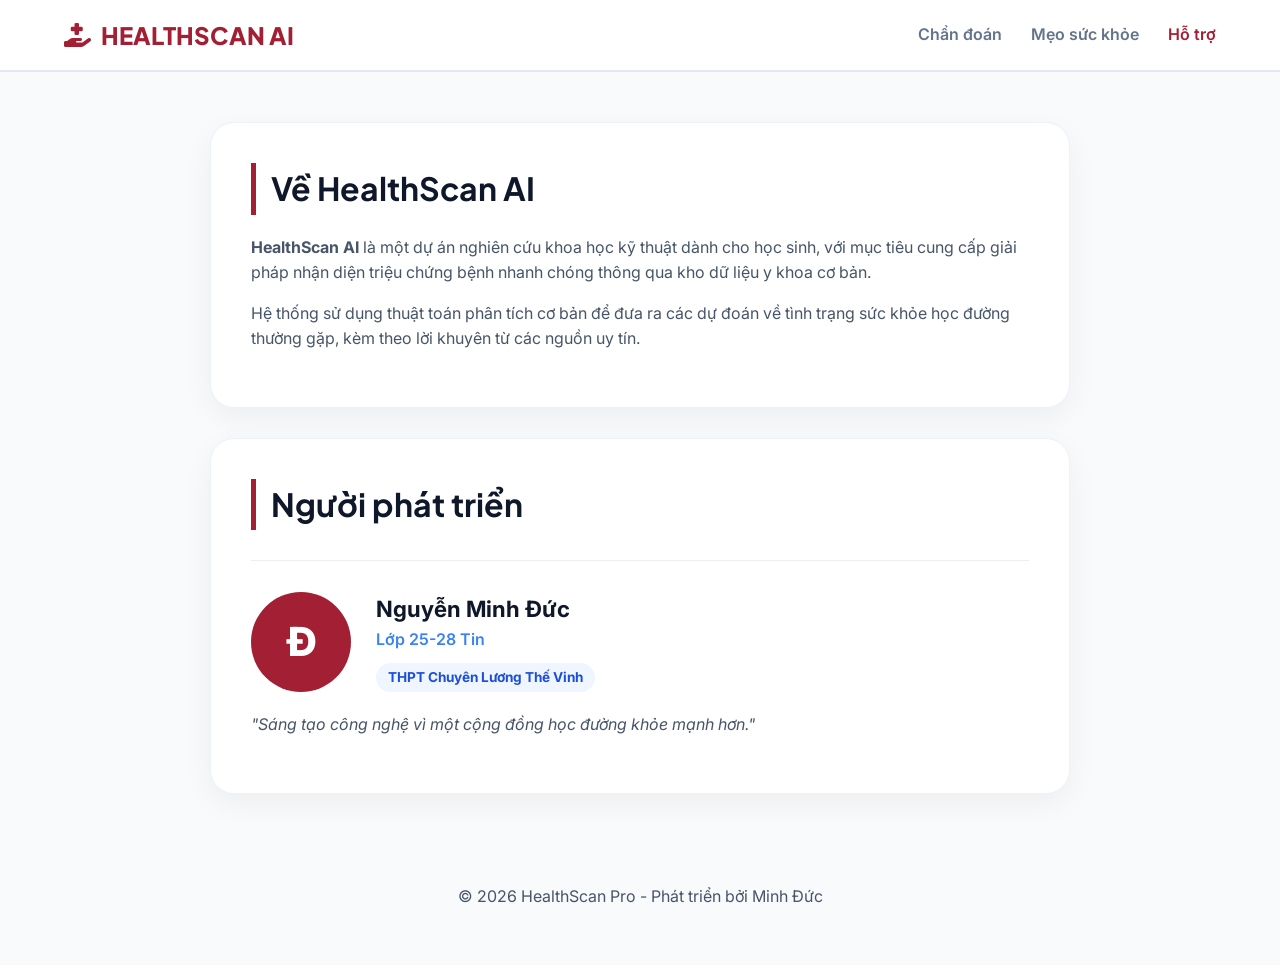
==== support.html @ fb35e0a1 "Add support.html for HealthScan AI project" ====
<!DOCTYPE html>
<html lang="vi">
<head>
    <meta charset="UTF-8">
    <meta name="viewport" content="width=device-width, initial-scale=1.0">
    <title>Hỗ trợ & Thông tin | HealthScan AI</title>
    <link href="https://fonts.googleapis.com/css2?family=Inter:wght@400;600;800&family=Plus+Jakarta+Sans:wght@800&display=swap" rel="stylesheet">
    <link rel="stylesheet" href="https://cdnjs.cloudflare.com/ajax/libs/font-awesome/6.4.0/css/all.min.css">
    <style>
        :root {
            --primary: #3b82f6;
            --mit-red: #A31F34;
            --bg: #f8fafc;
        }

        * { box-sizing: border-box; margin: 0; padding: 0; font-family: 'Inter', sans-serif; }
        body { background-color: var(--bg); color: #1e293b; line-height: 1.6; }

        /* --- NAVBAR ĐỒNG NHẤT --- */
        .navbar {
            background: white;
            padding: 1rem 5%;
            display: flex;
            justify-content: space-between;
            align-items: center;
            border-bottom: 2px solid #e2e8f0;
            position: sticky; top: 0; z-index: 1000;
        }
        .logo { font-family: 'Plus Jakarta Sans'; font-size: 1.5rem; color: var(--mit-red); text-decoration: none; font-weight: 800; display: flex; align-items: center; gap: 10px; }
        .nav-links a { text-decoration: none; color: #64748b; font-weight: 600; margin-left: 25px; transition: 0.3s; }
        .nav-links a:hover, .nav-links a.active { color: var(--mit-red); }

        /* --- CONTENT SECTION --- */
        .container { max-width: 900px; margin: 50px auto; padding: 0 20px; }
        
        .card {
            background: white;
            border-radius: 24px;
            padding: 40px;
            box-shadow: 0 10px 30px rgba(0,0,0,0.05);
            margin-bottom: 30px;
            border: 1px solid #edf2f7;
        }

        h1 { font-family: 'Plus Jakarta Sans'; font-size: 2rem; color: #0f172a; margin-bottom: 20px; border-left: 5px solid var(--mit-red); padding-left: 15px; }
        p { margin-bottom: 15px; color: #475569; }

        /* --- AUTHOR INFO --- */
        .profile-box { display: flex; align-items: center; gap: 25px; margin-top: 30px; padding-top: 30px; border-top: 1px solid #eee; }
        .avatar { width: 100px; height: 100px; background: var(--mit-red); color: white; border-radius: 50%; display: flex; align-items: center; justify-content: center; font-size: 2.5rem; font-weight: 800; }
        .info h3 { font-size: 1.4rem; color: #0f172a; }
        .info p { margin: 0; font-weight: 600; color: var(--primary); }

        .badge { display: inline-block; background: #eff6ff; color: #1d4ed8; padding: 4px 12px; border-radius: 99px; font-size: 0.85rem; font-weight: 700; margin-top: 10px; }

        footer { text-align: center; padding: 40px; color: #94a3b8; }
    </style>
</head>
<body>

    <nav class="navbar">
        <a href="index.html" class="logo">
            <i class="fa-solid fa-hand-holding-medical"></i> HEALTHSCAN AI
        </a>
        <div class="nav-links">
            <a href="index.html">Chẩn đoán</a>
            <a href="tips.html">Mẹo sức khỏe</a>
            <a href="support.html" class="active">Hỗ trợ</a>
        </div>
    </nav>

    <div class="container">
        <section class="card">
            <h1>Về HealthScan AI</h1>
            <p><strong>HealthScan AI</strong> là một dự án nghiên cứu khoa học kỹ thuật dành cho học sinh, với mục tiêu cung cấp giải pháp nhận diện triệu chứng bệnh nhanh chóng thông qua kho dữ liệu y khoa cơ bản.</p>
            <p>Hệ thống sử dụng thuật toán phân tích cơ bản để đưa ra các dự đoán về tình trạng sức khỏe học đường thường gặp, kèm theo lời khuyên từ các nguồn uy tín.</p>
        </section>

        <section class="card">
            <h1>Người phát triển</h1>
            <div class="profile-box">
                <div class="avatar">Đ</div>
                <div class="info">
                    <h3>Nguyễn Minh Đức</h3>
                    <p>Lớp 25-28 Tin</p>
                    <div class="badge">THPT Chuyên Lương Thế Vinh</div>
                </div>
            </div>
            <p style="margin-top: 20px; font-style: italic;">"Sáng tạo công nghệ vì một cộng đồng học đường khỏe mạnh hơn."</p>
        </section>
    </div>

    <footer>
        <p>&copy; 2026 HealthScan Pro - Phát triển bởi Minh Đức</p>
    </footer>

</body>
</html>
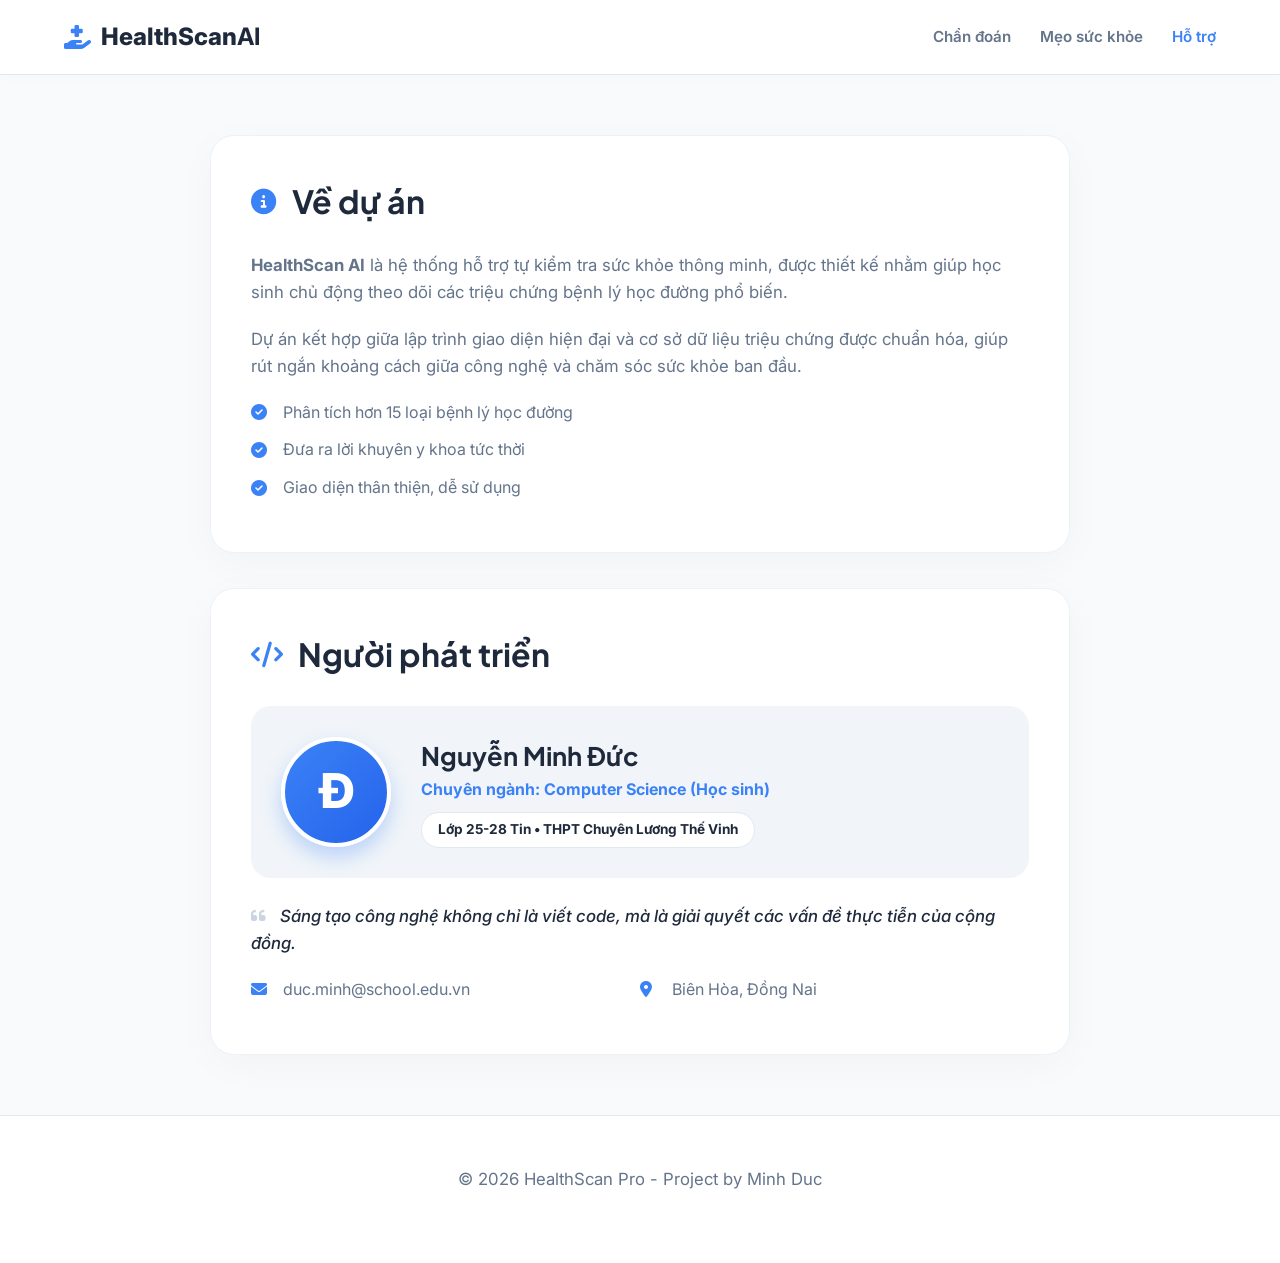
==== commit 45bdf995: "Update support.html" ====
--- a/support.html
+++ b/support.html
@@ -4,63 +4,105 @@
     <meta charset="UTF-8">
     <meta name="viewport" content="width=device-width, initial-scale=1.0">
     <title>Hỗ trợ & Thông tin | HealthScan AI</title>
-    <link href="https://fonts.googleapis.com/css2?family=Inter:wght@400;600;800&family=Plus+Jakarta+Sans:wght@800&display=swap" rel="stylesheet">
+    <link href="https://fonts.googleapis.com/css2?family=Inter:wght@400;600;700;800&family=Plus+Jakarta+Sans:wght@800&display=swap" rel="stylesheet">
     <link rel="stylesheet" href="https://cdnjs.cloudflare.com/ajax/libs/font-awesome/6.4.0/css/all.min.css">
     <style>
         :root {
-            --primary: #3b82f6;
-            --mit-red: #A31F34;
-            --bg: #f8fafc;
+            --primary-blue: #3b82f6;
+            --primary-dark: #2563eb;
+            --bg-light: #f8fafc;
+            --text-main: #1e293b;
+            --text-muted: #64748b;
+            --white: #ffffff;
         }
 
         * { box-sizing: border-box; margin: 0; padding: 0; font-family: 'Inter', sans-serif; }
-        body { background-color: var(--bg); color: #1e293b; line-height: 1.6; }
+        body { background-color: var(--bg-light); color: var(--text-main); line-height: 1.6; }
 
-        /* --- NAVBAR ĐỒNG NHẤT --- */
+        /* --- NAVBAR ĐỒNG BỘ --- */
         .navbar {
-            background: white;
-            padding: 1rem 5%;
+            background: var(--white);
+            padding: 0 5%;
+            height: 75px;
             display: flex;
             justify-content: space-between;
             align-items: center;
-            border-bottom: 2px solid #e2e8f0;
+            border-bottom: 1px solid #e2e8f0;
             position: sticky; top: 0; z-index: 1000;
+            box-shadow: 0 2px 15px rgba(0,0,0,0.02);
         }
-        .logo { font-family: 'Plus Jakarta Sans'; font-size: 1.5rem; color: var(--mit-red); text-decoration: none; font-weight: 800; display: flex; align-items: center; gap: 10px; }
-        .nav-links a { text-decoration: none; color: #64748b; font-weight: 600; margin-left: 25px; transition: 0.3s; }
-        .nav-links a:hover, .nav-links a.active { color: var(--mit-red); }
+        .logo { 
+            font-family: 'Plus Jakarta Sans'; font-size: 1.5rem; color: var(--primary-blue); 
+            text-decoration: none; font-weight: 800; display: flex; align-items: center; gap: 10px; 
+        }
+        .logo span { color: var(--text-main); }
+
+        .nav-links a { 
+            text-decoration: none; color: var(--text-muted); font-weight: 600; 
+            margin-left: 25px; transition: 0.3s; font-size: 0.95rem;
+        }
+        .nav-links a:hover, .nav-links a.active { color: var(--primary-blue); }
 
         /* --- CONTENT SECTION --- */
-        .container { max-width: 900px; margin: 50px auto; padding: 0 20px; }
+        .container { max-width: 900px; margin: 60px auto; padding: 0 20px; }
         
         .card {
-            background: white;
+            background: var(--white);
             border-radius: 24px;
             padding: 40px;
-            box-shadow: 0 10px 30px rgba(0,0,0,0.05);
-            margin-bottom: 30px;
+            box-shadow: 0 10px 40px rgba(0,0,0,0.03);
+            margin-bottom: 35px;
             border: 1px solid #edf2f7;
+            transition: transform 0.3s ease;
+        }
+        .card:hover { transform: translateY(-5px); }
+
+        h1 { 
+            font-family: 'Plus Jakarta Sans'; font-size: 2rem; color: var(--text-main); 
+            margin-bottom: 25px; display: flex; align-items: center; gap: 15px;
+        }
+        h1 i { color: var(--primary-blue); font-size: 1.6rem; }
+
+        p { margin-bottom: 20px; color: var(--text-muted); font-size: 1.05rem; }
+
+        /* --- AUTHOR INFO --- */
+        .profile-box { 
+            display: flex; align-items: center; gap: 30px; 
+            margin-top: 20px; padding: 30px; 
+            background: #f1f5f9; border-radius: 20px;
+        }
+        .avatar { 
+            width: 110px; height: 110px; 
+            background: linear-gradient(135deg, var(--primary-blue), var(--primary-dark)); 
+            color: white; border-radius: 50%; 
+            display: flex; align-items: center; justify-content: center; 
+            font-size: 3rem; font-weight: 800;
+            box-shadow: 0 10px 20px rgba(59, 130, 246, 0.3);
+            border: 4px solid white;
+        }
+        .info h3 { font-size: 1.6rem; color: var(--text-main); font-family: 'Plus Jakarta Sans'; }
+        .info p { margin: 0; font-weight: 700; color: var(--primary-blue); font-size: 1rem; }
+
+        .badge { 
+            display: inline-block; background: var(--white); color: var(--text-main); 
+            padding: 6px 16px; border-radius: 99px; font-size: 0.85rem; 
+            font-weight: 700; margin-top: 10px; border: 1px solid #e2e8f0;
         }
 
-        h1 { font-family: 'Plus Jakarta Sans'; font-size: 2rem; color: #0f172a; margin-bottom: 20px; border-left: 5px solid var(--mit-red); padding-left: 15px; }
-        p { margin-bottom: 15px; color: #475569; }
+        /* --- CONTACT LIST --- */
+        .contact-list { list-style: none; margin-top: 20px; }
+        .contact-list li { display: flex; align-items: center; gap: 12px; margin-bottom: 12px; color: var(--text-muted); }
+        .contact-list i { color: var(--primary-blue); width: 20px; }
 
-        /* --- AUTHOR INFO --- */
-        .profile-box { display: flex; align-items: center; gap: 25px; margin-top: 30px; padding-top: 30px; border-top: 1px solid #eee; }
-        .avatar { width: 100px; height: 100px; background: var(--mit-red); color: white; border-radius: 50%; display: flex; align-items: center; justify-content: center; font-size: 2.5rem; font-weight: 800; }
-        .info h3 { font-size: 1.4rem; color: #0f172a; }
-        .info p { margin: 0; font-weight: 600; color: var(--primary); }
-
-        .badge { display: inline-block; background: #eff6ff; color: #1d4ed8; padding: 4px 12px; border-radius: 99px; font-size: 0.85rem; font-weight: 700; margin-top: 10px; }
-
-        footer { text-align: center; padding: 40px; color: #94a3b8; }
+        footer { text-align: center; padding: 50px; color: var(--text-muted); border-top: 1px solid #e2e8f0; background: var(--white); }
     </style>
 </head>
 <body>
 
     <nav class="navbar">
         <a href="index.html" class="logo">
-            <i class="fa-solid fa-hand-holding-medical"></i> HEALTHSCAN AI
+            <i class="fa-solid fa-hand-holding-medical"></i>
+            <span>HealthScan<b>AI</b></span>
         </a>
         <div class="nav-links">
             <a href="index.html">Chẩn đoán</a>
@@ -71,27 +113,43 @@
 
     <div class="container">
         <section class="card">
-            <h1>Về HealthScan AI</h1>
-            <p><strong>HealthScan AI</strong> là một dự án nghiên cứu khoa học kỹ thuật dành cho học sinh, với mục tiêu cung cấp giải pháp nhận diện triệu chứng bệnh nhanh chóng thông qua kho dữ liệu y khoa cơ bản.</p>
-            <p>Hệ thống sử dụng thuật toán phân tích cơ bản để đưa ra các dự đoán về tình trạng sức khỏe học đường thường gặp, kèm theo lời khuyên từ các nguồn uy tín.</p>
+            <h1><i class="fa-solid fa-circle-info"></i> Về dự án</h1>
+            <p><strong>HealthScan AI</strong> là hệ thống hỗ trợ tự kiểm tra sức khỏe thông minh, được thiết kế nhằm giúp học sinh chủ động theo dõi các triệu chứng bệnh lý học đường phổ biến.</p>
+            <p>Dự án kết hợp giữa lập trình giao diện hiện đại và cơ sở dữ liệu triệu chứng được chuẩn hóa, giúp rút ngắn khoảng cách giữa công nghệ và chăm sóc sức khỏe ban đầu.</p>
+            
+            <ul class="contact-list">
+                <li><i class="fa-solid fa-check-circle"></i> Phân tích hơn 15 loại bệnh lý học đường</li>
+                <li><i class="fa-solid fa-check-circle"></i> Đưa ra lời khuyên y khoa tức thời</li>
+                <li><i class="fa-solid fa-check-circle"></i> Giao diện thân thiện, dễ sử dụng</li>
+            </ul>
         </section>
 
         <section class="card">
-            <h1>Người phát triển</h1>
+            <h1><i class="fa-solid fa-code"></i> Người phát triển</h1>
             <div class="profile-box">
                 <div class="avatar">Đ</div>
                 <div class="info">
                     <h3>Nguyễn Minh Đức</h3>
-                    <p>Lớp 25-28 Tin</p>
-                    <div class="badge">THPT Chuyên Lương Thế Vinh</div>
+                    <p>Chuyên ngành: Computer Science (Học sinh)</p>
+                    <div class="badge">Lớp 25-28 Tin • THPT Chuyên Lương Thế Vinh</div>
                 </div>
             </div>
-            <p style="margin-top: 20px; font-style: italic;">"Sáng tạo công nghệ vì một cộng đồng học đường khỏe mạnh hơn."</p>
+            <div style="margin-top: 25px;">
+                <p style="font-style: italic; color: var(--text-main); font-weight: 500;">
+                    <i class="fa-solid fa-quote-left" style="color: #cbd5e1; margin-right: 10px;"></i>
+                    Sáng tạo công nghệ không chỉ là viết code, mà là giải quyết các vấn đề thực tiễn của cộng đồng.
+                </p>
+            </div>
+            
+            <div class="contact-list" style="display: grid; grid-template-columns: 1fr 1fr; margin-top: 20px;">
+                <li><i class="fa-solid fa-envelope"></i> duc.minh@school.edu.vn</li>
+                <li><i class="fa-solid fa-location-dot"></i> Biên Hòa, Đồng Nai</li>
+            </ul>
         </section>
     </div>
 
     <footer>
-        <p>&copy; 2026 HealthScan Pro - Phát triển bởi Minh Đức</p>
+        <p>&copy; 2026 HealthScan Pro - Project by Minh Duc</p>
     </footer>
 
 </body>
